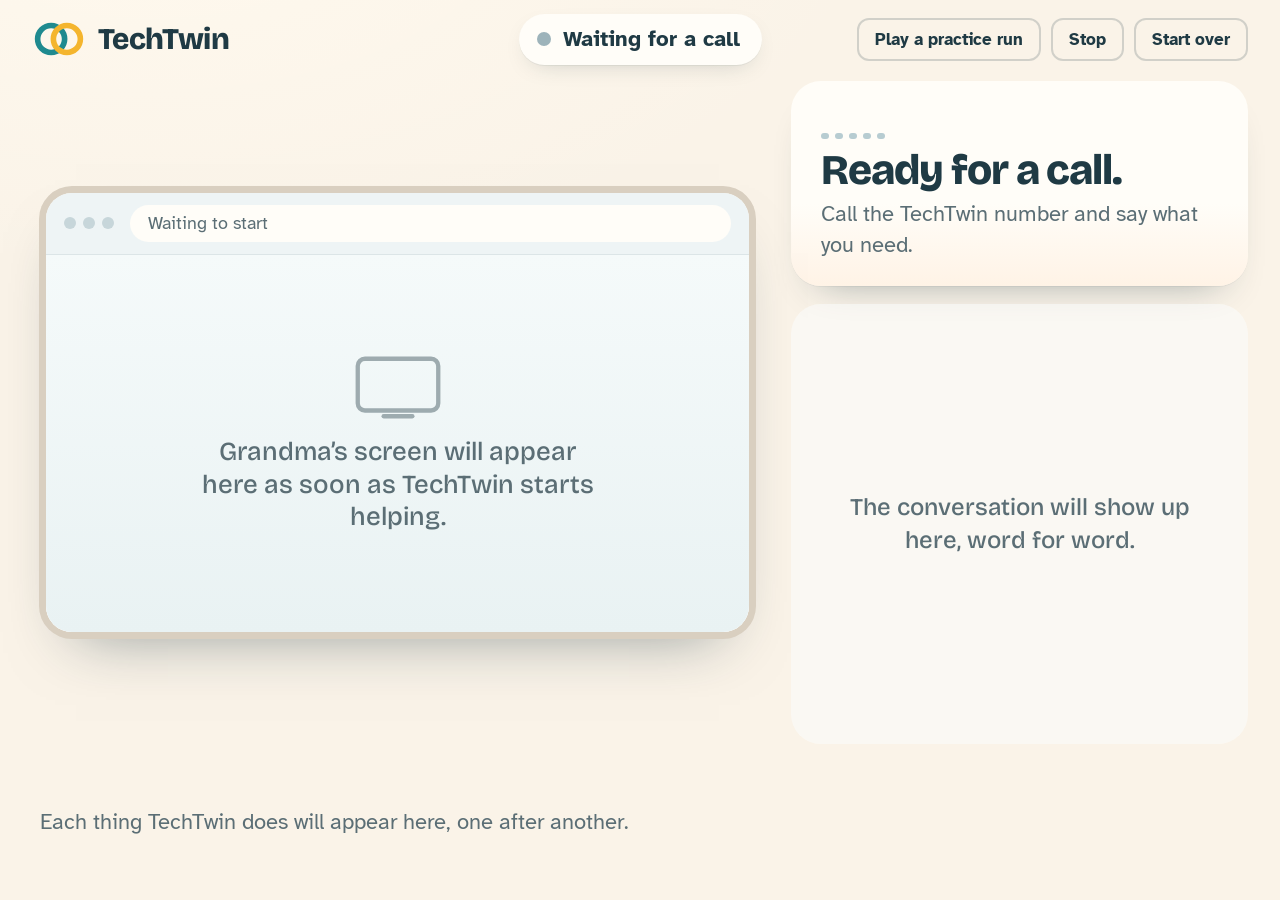
==== static/dashboard.html @ ecd00048 "Add dashboard UI with aura states, live transcript, step filmstrip and practice mode" ====
<!doctype html>
<html lang="en">
<head>
  <meta charset="utf-8">
  <meta name="viewport" content="width=device-width, initial-scale=1">
  <title>TechTwin</title>
  <link rel="preconnect" href="https://fonts.googleapis.com">
  <link rel="preconnect" href="https://fonts.gstatic.com" crossorigin>
  <link href="https://fonts.googleapis.com/css2?family=Atkinson+Hyperlegible:wght@400;700&family=Bricolage+Grotesque:opsz,wght@12..96,500;12..96,700;12..96,800&display=swap" rel="stylesheet">
  <link rel="stylesheet" href="/static/dashboard.css">
</head>
<body data-state="idle">

  <header class="top">
    <div class="brand">
      <svg class="mark" viewBox="0 0 48 32" aria-hidden="true">
        <circle cx="17" cy="16" r="12" fill="none" stroke="#1F8A8F" stroke-width="5"/>
        <circle cx="31" cy="16" r="12" fill="none" stroke="#F4B52E" stroke-width="5"/>
      </svg>
      <span class="wordmark">TechTwin</span>
    </div>

    <div class="chip" id="callChip" role="status" aria-live="polite">
      <span class="chip-dot"></span><span id="callChipText">Waiting for a call</span>
    </div>

    <div class="tools">
      <span class="link-state" id="linkState" hidden>Reconnecting&hellip;</span>
      <button class="tool" id="practiceBtn" type="button" hidden>Play a practice run</button>
      <button class="tool" id="stopBtn" type="button">Stop</button>
      <button class="tool" id="resetBtn" type="button">Start over</button>
    </div>
  </header>

  <main class="grid">

    <section class="stage" id="stage" aria-label="Your computer, live">
      <div class="window">
        <div class="window-bar">
          <span class="lights" aria-hidden="true"><i></i><i></i><i></i></span>
          <span class="address" id="address">Waiting to start</span>
        </div>
        <div class="screen" id="screen">
          <img class="shot" id="shotA" alt="" draggable="false">
          <img class="shot" id="shotB" alt="" draggable="false">
          <span class="ripple" id="ripple" aria-hidden="true"></span>
          <div class="empty" id="screenEmpty">
            <svg viewBox="0 0 64 48" aria-hidden="true"><rect x="4" y="4" width="56" height="36" rx="5" fill="none" stroke="currentColor" stroke-width="3"/><path d="M22 44h20" stroke="currentColor" stroke-width="3" stroke-linecap="round"/></svg>
            <p>Grandma&rsquo;s screen will appear here as soon as TechTwin starts helping.</p>
          </div>
        </div>
      </div>

      <div class="sheet sheet-ask" id="askSheet" role="alertdialog" aria-live="assertive" aria-hidden="true">
        <p class="sheet-title">TechTwin is asking first</p>
        <p class="sheet-question" id="askQuestion"></p>
        <div class="sheet-actions">
          <button class="big big-yes" id="yesBtn" type="button">Yes, go ahead</button>
          <button class="big big-no" id="noBtn" type="button">No, don&rsquo;t</button>
        </div>
      </div>

      <div class="sheet sheet-stop" id="stopSheet" role="alert" aria-hidden="true">
        <svg class="sheet-icon" viewBox="0 0 48 48" aria-hidden="true"><path d="M24 4l17 7v12c0 10-7 18-17 21C14 41 7 33 7 23V11z" fill="currentColor"/><path d="M17 24l5 5 9-11" fill="none" stroke="#fff" stroke-width="4" stroke-linecap="round" stroke-linejoin="round"/></svg>
        <div>
          <p class="sheet-title">TechTwin stopped to keep things safe</p>
          <p class="sheet-question" id="stopReason"></p>
        </div>
      </div>
    </section>

    <aside class="side">
      <section class="now" aria-live="polite">
        <div class="voice" id="voice" aria-hidden="true"><i></i><i></i><i></i><i></i><i></i></div>
        <p class="now-line" id="nowLine">Ready for a call.</p>
        <p class="now-sub" id="nowSub">Call the TechTwin number and say what you need.</p>
      </section>

      <section class="talk" aria-label="The conversation">
        <ol class="bubbles" id="bubbles"></ol>
        <p class="talk-empty" id="talkEmpty">The conversation will show up here, word for word.</p>
      </section>
    </aside>

    <footer class="steps" aria-label="What TechTwin has done">
      <ol class="film" id="film"></ol>
      <p class="film-empty" id="filmEmpty">Each thing TechTwin does will appear here, one after another.</p>
    </footer>

  </main>

  <script src="/static/demo.js"></script>
  <script src="/static/dashboard.js"></script>
</body>
</html>
---- static/dashboard.css ----
/* TechTwin dashboard. Built to be read from 2 metres. */

:root {
  --mist: #faf3e8;          /* warm linen */
  --mist-deep: #eadfcf;
  --paper: #fffdf8;
  --ink: #1f3a44;
  --ink-soft: #5b6e75;
  --twin: #1f8a8f;
  --twin-deep: #136a70;
  --sun: #f4b52e;
  --sun-bg: #ffd766;
  --peach: #ffe2cc;
  --sage: #cfe5d3;
  --alarm: #d0412f;
  --alarm-bg: #fce3dd;
  --go: #2c8f5e;

  --aura: #9fc7ca;
  --aura-glow: rgba(31, 138, 143, 0.0);

  --display: "Bricolage Grotesque", "Segoe UI", system-ui, sans-serif;
  --body: "Atkinson Hyperlegible", "Segoe UI", system-ui, sans-serif;

  --ease: cubic-bezier(0.22, 1, 0.36, 1);
}

@media (prefers-color-scheme: dark) {
  /* The room is usually bright, so we keep the light look; this just softens the page edge. */
  :root { color-scheme: light; }
}

* { box-sizing: border-box; }
html, body { height: 100%; }
body {
  margin: 0;
  background:
    radial-gradient(1200px 600px at 12% -10%, #fff9ee 0%, transparent 60%),
    var(--mist);
  color: var(--ink);
  font-family: var(--body);
  font-size: 20px;
  line-height: 1.4;
  display: flex;
  flex-direction: column;
  height: 100dvh;
  overflow: hidden;
}

button { font: inherit; color: inherit; cursor: pointer; }
:focus-visible { outline: 4px solid var(--twin); outline-offset: 3px; border-radius: 8px; }

/* ---------- state colours for the aura ---------- */
body[data-state="idle"]      { --aura: #d9cfc0; --aura-glow: rgba(31,138,143,0.00); }
body[data-state="listening"] { --aura: #7fbcc0; --aura-glow: rgba(31,138,143,0.18); }
body[data-state="working"]   { --aura: var(--twin); --aura-glow: rgba(31,138,143,0.32); }
body[data-state="waiting"]   { --aura: var(--sun); --aura-glow: rgba(244,181,46,0.55); }
body[data-state="blocked"]   { --aura: var(--alarm); --aura-glow: rgba(208,65,47,0.45); }
body[data-state="done"]      { --aura: var(--go); --aura-glow: rgba(44,143,94,0.38); }

/* ---------- header ---------- */
.top {
  display: grid;
  grid-template-columns: 1fr auto 1fr;
  align-items: center;
  gap: 16px;
  padding: 14px 32px 6px;
}
.brand { display: flex; align-items: center; gap: 12px; }
.mark { width: 54px; height: 36px; }
.wordmark {
  font-family: var(--display);
  font-weight: 800;
  font-size: 30px;
  letter-spacing: -0.02em;
}

.chip {
  display: inline-flex;
  align-items: center;
  gap: 12px;
  padding: 10px 22px 10px 18px;
  background: var(--paper);
  border-radius: 999px;
  font-size: 22px;
  font-weight: 700;
  box-shadow: 0 1px 0 rgba(23,50,61,0.06), 0 8px 24px -12px rgba(23,50,61,0.25);
  transition: background 0.4s var(--ease);
}
.chip-dot {
  width: 14px; height: 14px; border-radius: 50%;
  background: #9db3ba;
  transition: background 0.3s;
}
.chip.live .chip-dot { background: var(--go); animation: blink 1.6s ease-in-out infinite; }

.tools { display: flex; justify-content: flex-end; align-items: center; gap: 10px; }
.tool {
  border: 2px solid rgba(23,50,61,0.18);
  background: transparent;
  border-radius: 12px;
  padding: 8px 16px;
  font-weight: 700;
  font-size: 17px;
  transition: background 0.2s, border-color 0.2s;
}
.tool:hover { background: var(--paper); border-color: rgba(23,50,61,0.4); }
.link-state { font-size: 16px; color: var(--ink-soft); }

/* ---------- layout ---------- */
.grid {
  flex: 1;
  min-height: 0;
  display: grid;
  grid-template-columns: minmax(0, 1.6fr) minmax(360px, 1fr);
  grid-template-rows: minmax(0, 1fr) auto;
  gap: 22px 28px;
  padding: 10px 32px 22px;
}

/* ---------- stage: the live screen ---------- */
.stage {
  position: relative;
  min-height: 0;
  display: flex;
  align-items: center;
  justify-content: center;
  padding: 14px;
}
.window {
  position: relative;
  width: 100%;
  max-height: 100%;
  aspect-ratio: 16 / 10;
  background: var(--paper);
  border-radius: 26px;
  overflow: hidden;
  display: flex;
  flex-direction: column;
  box-shadow:
    0 0 0 7px var(--aura),
    0 0 90px 14px var(--aura-glow),
    0 30px 60px -30px rgba(23,50,61,0.5);
  transition: box-shadow 0.6s var(--ease);
}
body[data-state="waiting"] .window { animation: aura-pulse 1.5s ease-in-out infinite; }
body[data-state="working"] .window { animation: aura-breathe 3.2s ease-in-out infinite; }

.window-bar {
  display: flex;
  align-items: center;
  gap: 16px;
  padding: 12px 18px;
  background: #eef4f5;
  border-bottom: 1px solid rgba(23,50,61,0.08);
}
.lights { display: flex; gap: 7px; }
.lights i { width: 12px; height: 12px; border-radius: 50%; background: #c7d6da; }
.address {
  flex: 1;
  background: var(--paper);
  border-radius: 999px;
  padding: 6px 18px;
  font-size: 18px;
  color: var(--ink-soft);
  white-space: nowrap;
  overflow: hidden;
  text-overflow: ellipsis;
}

.screen { position: relative; flex: 1; background: #fff; overflow: hidden; }
.shot {
  position: absolute; inset: 0;
  width: 100%; height: 100%;
  object-fit: contain; object-position: top center;
  opacity: 0;
  transition: opacity 0.45s ease;
  background: #fff;
}
.shot.on { opacity: 1; }

.ripple {
  position: absolute;
  width: 26px; height: 26px;
  margin: -13px 0 0 -13px;
  border-radius: 50%;
  border: 4px solid var(--twin);
  background: rgba(31,138,143,0.25);
  opacity: 0;
  pointer-events: none;
}
.ripple.go { animation: ripple 0.9s ease-out; }

.empty {
  position: absolute; inset: 0;
  display: flex; flex-direction: column; align-items: center; justify-content: center;
  gap: 14px; padding: 40px; text-align: center;
  color: var(--ink-soft);
  background: linear-gradient(180deg, #f5fafa, #e9f2f3);
  transition: opacity 0.4s;
}
.empty svg { width: 92px; opacity: 0.55; }
.empty p { margin: 0; max-width: 24ch; font-size: 26px; font-family: var(--display); font-weight: 500; line-height: 1.25; }
.empty.hide { opacity: 0; pointer-events: none; }

/* ---------- banners ---------- */
.sheet {
  position: absolute;
  left: 14px; right: 14px; top: 14px;
  border-radius: 26px 26px 34px 34px;
  padding: 26px 34px 28px;
  transform: translateY(-120%);
  opacity: 0;
  visibility: hidden;
  transition: transform 0.55s var(--ease), opacity 0.3s, visibility 0s 0.55s;
  z-index: 5;
}
.sheet.show { transform: none; opacity: 1; visibility: visible; transition: transform 0.55s var(--ease), opacity 0.3s; }

.sheet-ask {
  background: var(--sun-bg);
  color: #2b2100;
  box-shadow: 0 30px 60px -20px rgba(160,110,0,0.55);
}
.sheet-stop {
  background: var(--alarm-bg);
  color: #5c140b;
  display: flex; align-items: center; gap: 24px;
  box-shadow: 0 30px 60px -20px rgba(150,40,25,0.5);
  border-left: 14px solid var(--alarm);
}
.sheet-icon { width: 84px; flex: none; color: var(--alarm); }
.sheet-title { margin: 0 0 6px; font-size: 22px; font-weight: 700; }
.sheet-question {
  margin: 0;
  font-family: var(--display);
  font-weight: 800;
  font-size: clamp(30px, 3.1vw, 56px);
  line-height: 1.08;
  letter-spacing: -0.02em;
}
.sheet-actions { display: flex; gap: 18px; margin-top: 22px; }
.big {
  border: 0;
  border-radius: 20px;
  padding: 16px 34px;
  font-family: var(--display);
  font-weight: 700;
  font-size: 30px;
  transition: transform 0.15s var(--ease), filter 0.2s;
}
.big:hover { transform: translateY(-2px); }
.big:active { transform: translateY(1px) scale(0.98); }
.big-yes { background: var(--ink); color: #fff; }
.big-no  { background: rgba(255,255,255,0.7); color: var(--ink); box-shadow: inset 0 0 0 3px rgba(23,50,61,0.35); }

/* ---------- right column ---------- */
.side { min-height: 0; display: flex; flex-direction: column; gap: 18px; }

.now {
  background: linear-gradient(180deg, var(--paper) 60%, #fff3e6);
  border-radius: 30px;
  padding: 24px 30px 26px;
  box-shadow: 0 1px 0 rgba(23,50,61,0.05), 0 22px 40px -28px rgba(23,50,61,0.45);
}
.now-line {
  margin: 10px 0 6px;
  font-family: var(--display);
  font-weight: 800;
  font-size: clamp(34px, 3.3vw, 60px);
  line-height: 1.04;
  letter-spacing: -0.025em;
  transition: opacity 0.25s;
}
.now-line.swap { opacity: 0; }
.now-sub { margin: 0; color: var(--ink-soft); font-size: 22px; min-height: 1.4em; }

.voice { display: flex; align-items: flex-end; gap: 6px; height: 34px; }
.voice i {
  width: 8px; height: 6px; border-radius: 4px;
  background: #b7ccd1;
  transition: background 0.3s;
}
.voice.talk i { background: var(--twin); animation: bar 0.9s ease-in-out infinite; }
.voice.talk i:nth-child(2) { animation-delay: 0.12s; }
.voice.talk i:nth-child(3) { animation-delay: 0.26s; }
.voice.talk i:nth-child(4) { animation-delay: 0.08s; }
.voice.talk i:nth-child(5) { animation-delay: 0.2s; }

.talk {
  position: relative;
  flex: 1;
  min-height: 0;
  background: rgba(251,253,253,0.55);
  border-radius: 30px;
  padding: 8px 6px 8px 22px;
  overflow: hidden;
}
.bubbles {
  list-style: none; margin: 0; padding: 14px 16px 14px 0;
  height: 100%; overflow-y: auto;
  display: flex; flex-direction: column; gap: 14px;
  scroll-behavior: smooth;
  scrollbar-width: thin;
}
.bubble {
  max-width: 88%;
  padding: 14px 22px 16px;
  font-size: clamp(22px, 1.75vw, 32px);
  line-height: 1.28;
  animation: pop 0.35s var(--ease);
}
.bubble.techtwin {
  align-self: flex-start;
  background: var(--twin-deep);
  color: #fff;
  border-radius: 8px 26px 26px 26px;
}
.bubble.caller {
  align-self: flex-end;
  background: var(--paper);
  color: var(--ink);
  border-radius: 26px 8px 26px 26px;
  box-shadow: 0 8px 20px -14px rgba(23,50,61,0.5);
}
.bubble.partial::after { content: "\2026"; opacity: 0.6; margin-left: 2px; }
.bubble small { display: block; font-size: 16px; opacity: 0.7; margin-bottom: 2px; font-weight: 700; }
.talk-empty {
  position: absolute; inset: 0; margin: 0;
  display: flex; align-items: center; justify-content: center; text-align: center;
  padding: 30px; color: var(--ink-soft); font-size: 24px; font-family: var(--display); font-weight: 500;
}
.talk-empty.hide { display: none; }

/* ---------- step filmstrip ---------- */
.steps {
  grid-column: 1 / -1;
  position: relative;
  min-height: 112px;
}
.film {
  list-style: none; margin: 0; padding: 6px 4px 10px;
  display: flex; gap: 14px;
  overflow-x: auto; scroll-behavior: smooth; scrollbar-width: thin;
}
.film-empty {
  position: absolute; inset: 0; margin: 0;
  display: flex; align-items: center; padding-left: 8px;
  color: var(--ink-soft); font-size: 22px;
}
.film-empty.hide { display: none; }

.step {
  flex: none;
  display: flex; align-items: center; gap: 14px;
  min-width: 270px; max-width: 380px;
  padding: 14px 22px 14px 16px;
  background: var(--paper);
  border-radius: 22px;
  box-shadow: 0 8px 20px -16px rgba(23,50,61,0.55);
  animation: slide-in 0.5s var(--ease);
  transition: background 0.3s, box-shadow 0.3s;
}
.step .badge {
  flex: none; width: 46px; height: 46px; border-radius: 50%;
  display: grid; place-items: center;
  font-family: var(--display); font-weight: 800; font-size: 20px;
  background: var(--mist-deep); color: var(--ink);
}
.step .badge svg { width: 26px; height: 26px; }
.step .txt { min-width: 0; }
.step .what { font-weight: 700; font-size: 21px; line-height: 1.15; overflow-wrap: anywhere; }
.step .when { font-size: 16px; color: var(--ink-soft); }

.step.running { box-shadow: 0 0 0 3px var(--twin), 0 12px 26px -16px rgba(31,138,143,0.7); }
.step.running .badge { background: var(--twin); color: #fff; }
.step.running .badge span { animation: blink 1s ease-in-out infinite; }
.step.done .badge { background: var(--sage); color: var(--go); }
.step.failed .badge { background: var(--alarm-bg); color: var(--alarm); }
.step.waiting { background: var(--sun-bg); box-shadow: 0 0 0 3px var(--sun); }
.step.waiting .badge { background: #fff; color: #7a5200; }
.step.blocked { background: var(--alarm-bg); box-shadow: 0 0 0 3px var(--alarm); }
.step.blocked .badge { background: var(--alarm); color: #fff; }

/* ---------- motion ---------- */
@keyframes blink { 50% { opacity: 0.35; } }
@keyframes aura-breathe {
  50% { box-shadow: 0 0 0 7px var(--aura), 0 0 120px 26px var(--aura-glow), 0 30px 60px -30px rgba(23,50,61,0.5); }
}
@keyframes aura-pulse {
  50% { box-shadow: 0 0 0 11px var(--aura), 0 0 150px 40px var(--aura-glow), 0 30px 60px -30px rgba(23,50,61,0.5); }
}
@keyframes bar { 0%, 100% { height: 6px; } 50% { height: 30px; } }
@keyframes pop { from { opacity: 0; transform: translateY(14px) scale(0.98); } }
@keyframes slide-in { from { opacity: 0; transform: translateX(34px); } }
@keyframes ripple {
  0%   { opacity: 1; transform: scale(0.4); }
  100% { opacity: 0; transform: scale(3.2); }
}

@media (prefers-reduced-motion: reduce) {
  *, *::before, *::after { animation: none !important; transition-duration: 0.01ms !important; scroll-behavior: auto !important; }
}

/* ---------- smaller screens ---------- */
@media (max-width: 1000px) {
  body { overflow: auto; height: auto; min-height: 100dvh; }
  .top { grid-template-columns: 1fr; justify-items: start; padding: 14px 16px 6px; }
  .tools { justify-content: flex-start; flex-wrap: wrap; }
  .grid { grid-template-columns: 1fr; grid-template-rows: none; padding: 10px 16px 24px; }
  .stage { padding: 8px; }
  .side { min-height: 520px; }
  .sheet-question { font-size: 28px; }
  .big { font-size: 24px; padding: 14px 22px; }
}
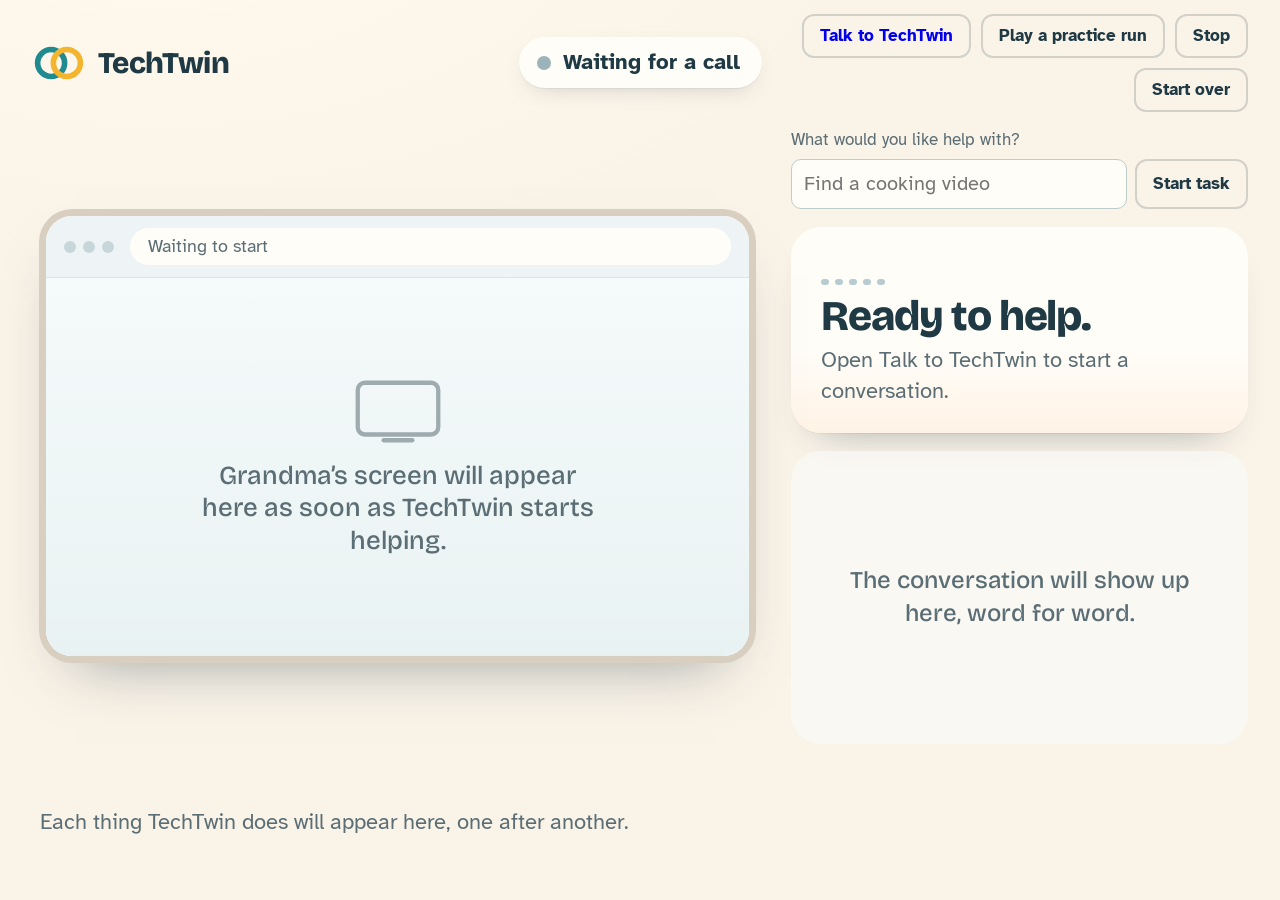
==== commit 82715771: "Wire dashboard controls, runner bridge, state recovery and call logs" ====
--- a/static/dashboard.html
+++ b/static/dashboard.html
@@ -25,6 +25,7 @@
     </div>
 
     <div class="tools">
+      <a class="tool" href="/talk" target="_blank" rel="noopener">Talk to TechTwin</a>
       <span class="link-state" id="linkState" hidden>Reconnecting&hellip;</span>
       <button class="tool" id="practiceBtn" type="button" hidden>Play a practice run</button>
       <button class="tool" id="stopBtn" type="button">Stop</button>
@@ -70,6 +71,11 @@
     </section>
 
     <aside class="side">
+      <form id="taskForm" class="task-form">
+        <label for="taskGoal">What would you like help with?</label>
+        <div><input id="taskGoal" required maxlength="1000" placeholder="Find a cooking video"><button class="tool" type="submit">Start task</button></div>
+      </form>
+      <p id="controlError" class="control-error" role="alert" hidden></p>
       <section class="now" aria-live="polite">
         <div class="voice" id="voice" aria-hidden="true"><i></i><i></i><i></i><i></i><i></i></div>
         <p class="now-line" id="nowLine">Ready for a call.</p>
--- a/static/dashboard.css
+++ b/static/dashboard.css
@@ -94,7 +94,7 @@
 }
 .chip.live .chip-dot { background: var(--go); animation: blink 1.6s ease-in-out infinite; }
 
-.tools { display: flex; justify-content: flex-end; align-items: center; gap: 10px; }
+.tools { display: flex; justify-content: flex-end; align-items: center; gap: 10px; flex-wrap: wrap; }
 .tool {
   border: 2px solid rgba(23,50,61,0.18);
   background: transparent;
@@ -413,3 +413,11 @@
   .sheet-question { font-size: 28px; }
   .big { font-size: 24px; padding: 14px 22px; }
 }
+
+/* Real demo controls use the same calm palette as the dashboard. */
+a.tool { text-decoration: none; display: inline-flex; align-items: center; }
+.task-form { display: grid; gap: 8px; }
+.task-form label { font-size: 17px; color: var(--ink-soft); }
+.task-form > div { display: flex; gap: 8px; }
+.task-form input { flex: 1; min-width: 0; border: 1px solid #bccdcb; border-radius: 10px; padding: 10px 12px; font: inherit; background: var(--paper); color: var(--ink); }
+.control-error { margin: 0; padding: 12px; background: #fff0e7; color: #853e2c; border-radius: 10px; font-size: 17px; }
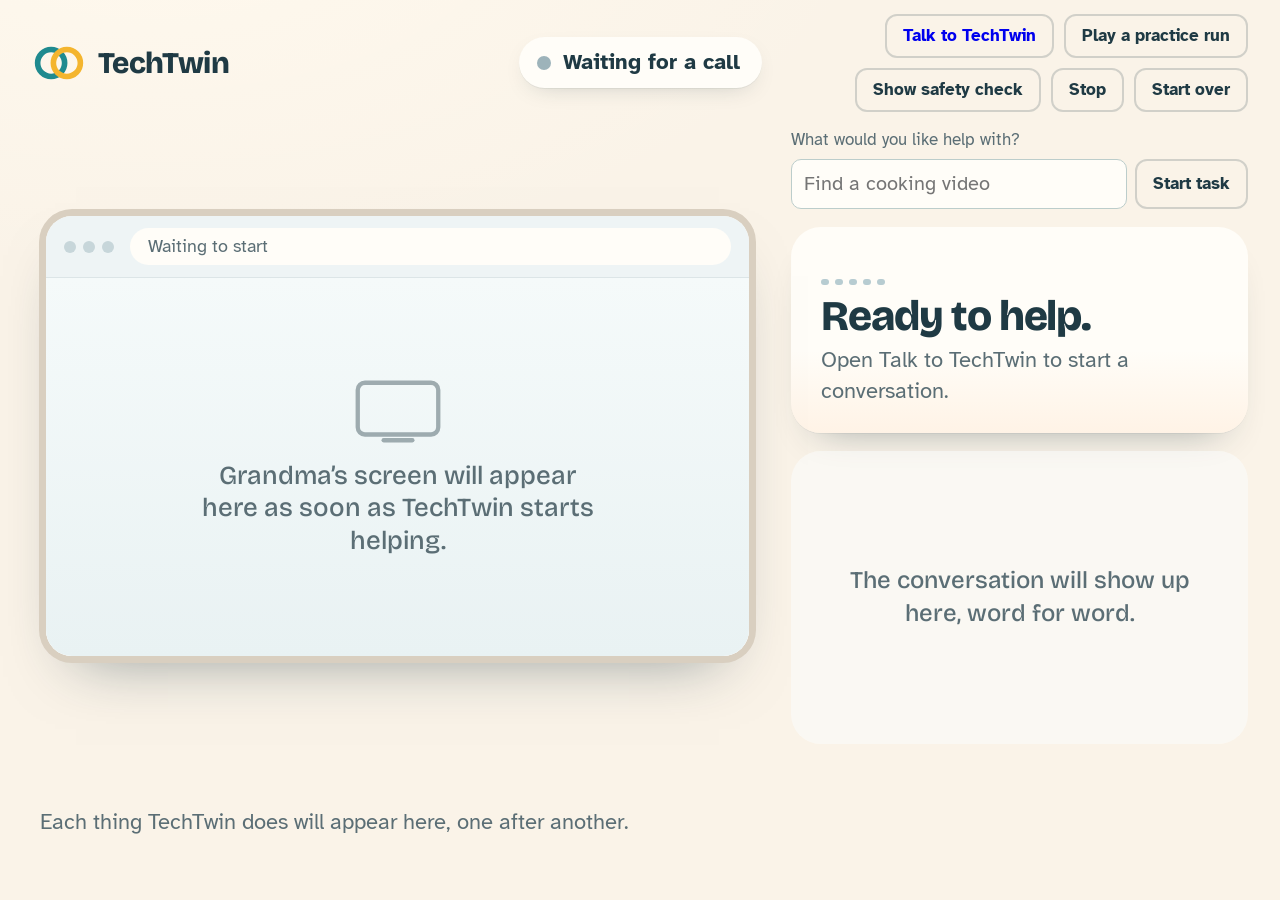
==== commit 90baf5cb: "Integrate real browser agent with voice approvals and demo evidence capture" ====
--- a/static/dashboard.html
+++ b/static/dashboard.html
@@ -28,6 +28,7 @@
       <a class="tool" href="/talk" target="_blank" rel="noopener">Talk to TechTwin</a>
       <span class="link-state" id="linkState" hidden>Reconnecting&hellip;</span>
       <button class="tool" id="practiceBtn" type="button" hidden>Play a practice run</button>
+      <button class="tool" id="safetyDemoBtn" type="button">Show safety check</button>
       <button class="tool" id="stopBtn" type="button">Stop</button>
       <button class="tool" id="resetBtn" type="button">Start over</button>
     </div>
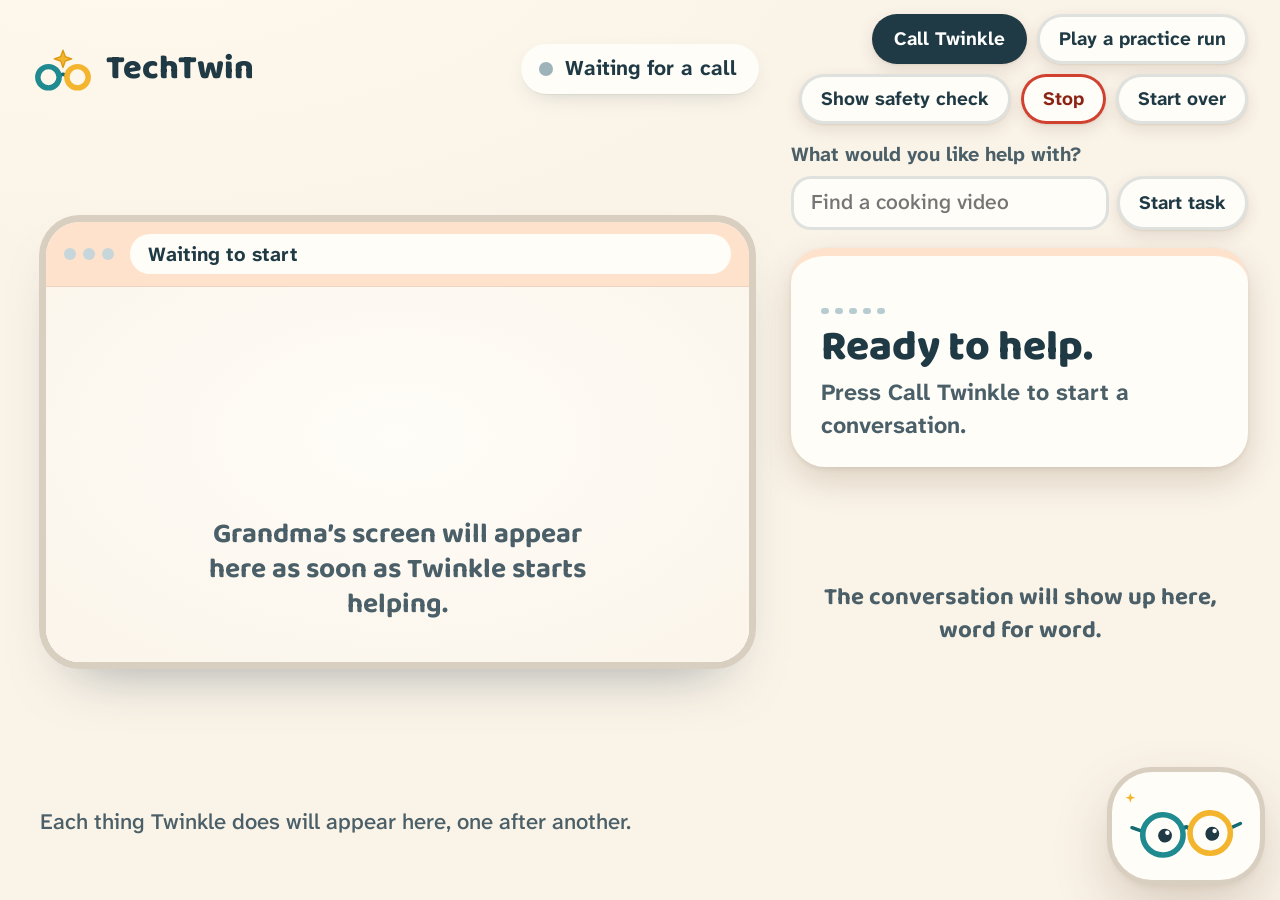
==== commit 8f36fa9d: "Add Twinkle brand layer, floating helper and restyled call page - Shared brand layer in static/brand" ====
--- a/static/dashboard.html
+++ b/static/dashboard.html
@@ -4,20 +4,18 @@
   <meta charset="utf-8">
   <meta name="viewport" content="width=device-width, initial-scale=1">
   <title>TechTwin</title>
-  <link rel="preconnect" href="https://fonts.googleapis.com">
-  <link rel="preconnect" href="https://fonts.gstatic.com" crossorigin>
-  <link href="https://fonts.googleapis.com/css2?family=Atkinson+Hyperlegible:wght@400;700&family=Bricolage+Grotesque:opsz,wght@12..96,500;12..96,700;12..96,800&display=swap" rel="stylesheet">
-  <link rel="stylesheet" href="/static/dashboard.css">
+  <link rel="icon" type="image/svg+xml" href="/static/brand/favicon.svg">
+  <link rel="preload" href="/static/fonts/Baloo2.woff2" as="font" type="font/woff2" crossorigin>
+  <link rel="preload" href="/static/fonts/AtkinsonNext.woff2" as="font" type="font/woff2" crossorigin>
+  <link rel="stylesheet" href="/static/brand/brand.css?v=20261115-brand1">
+  <link rel="stylesheet" href="/static/dashboard.css?v=20261115-brand1">
 </head>
-<body data-state="idle">
+<body data-state="idle" data-feeds-widget>
 
   <header class="top">
-    <div class="brand">
-      <svg class="mark" viewBox="0 0 48 32" aria-hidden="true">
-        <circle cx="17" cy="16" r="12" fill="none" stroke="#1F8A8F" stroke-width="5"/>
-        <circle cx="31" cy="16" r="12" fill="none" stroke="#F4B52E" stroke-width="5"/>
-      </svg>
-      <span class="wordmark">TechTwin</span>
+    <div class="brand tt-brand">
+      <span id="brandMark" aria-hidden="true"></span>
+      <span class="wordmark tt-wordmark">TechTwin</span>
     </div>
 
     <div class="chip" id="callChip" role="status" aria-live="polite">
@@ -25,7 +23,7 @@
     </div>
 
     <div class="tools">
-      <a class="tool" href="/talk" target="_blank" rel="noopener">Talk to TechTwin</a>
+      <a class="tool" id="talkLink" href="/talk">Call Twinkle</a>
       <span class="link-state" id="linkState" hidden>Reconnecting&hellip;</span>
       <button class="tool" id="practiceBtn" type="button" hidden>Play a practice run</button>
       <button class="tool" id="safetyDemoBtn" type="button">Show safety check</button>
@@ -47,14 +45,14 @@
           <img class="shot" id="shotB" alt="" draggable="false">
           <span class="ripple" id="ripple" aria-hidden="true"></span>
           <div class="empty" id="screenEmpty">
-            <svg viewBox="0 0 64 48" aria-hidden="true"><rect x="4" y="4" width="56" height="36" rx="5" fill="none" stroke="currentColor" stroke-width="3"/><path d="M22 44h20" stroke="currentColor" stroke-width="3" stroke-linecap="round"/></svg>
-            <p>Grandma&rsquo;s screen will appear here as soon as TechTwin starts helping.</p>
+            <div class="empty-mascot" id="emptyMascot" aria-hidden="true"></div>
+            <p>Grandma&rsquo;s screen will appear here as soon as Twinkle starts helping.</p>
           </div>
         </div>
       </div>
 
       <div class="sheet sheet-ask" id="askSheet" role="alertdialog" aria-live="assertive" aria-hidden="true">
-        <p class="sheet-title">TechTwin is asking first</p>
+        <p class="sheet-title">Twinkle is asking first</p>
         <p class="sheet-question" id="askQuestion"></p>
         <div class="sheet-actions">
           <button class="big big-yes" id="yesBtn" type="button">Yes, go ahead</button>
@@ -65,7 +63,7 @@
       <div class="sheet sheet-stop" id="stopSheet" role="alert" aria-hidden="true">
         <svg class="sheet-icon" viewBox="0 0 48 48" aria-hidden="true"><path d="M24 4l17 7v12c0 10-7 18-17 21C14 41 7 33 7 23V11z" fill="currentColor"/><path d="M17 24l5 5 9-11" fill="none" stroke="#fff" stroke-width="4" stroke-linecap="round" stroke-linejoin="round"/></svg>
         <div>
-          <p class="sheet-title">TechTwin stopped to keep things safe</p>
+          <p class="sheet-title">Twinkle stopped to keep things safe</p>
           <p class="sheet-question" id="stopReason"></p>
         </div>
       </div>
@@ -80,7 +78,7 @@
       <section class="now" aria-live="polite">
         <div class="voice" id="voice" aria-hidden="true"><i></i><i></i><i></i><i></i><i></i></div>
         <p class="now-line" id="nowLine">Ready for a call.</p>
-        <p class="now-sub" id="nowSub">Call the TechTwin number and say what you need.</p>
+        <p class="now-sub" id="nowSub">Call Twinkle and say what you need.</p>
       </section>
 
       <section class="talk" aria-label="The conversation">
@@ -89,14 +87,17 @@
       </section>
     </aside>
 
-    <footer class="steps" aria-label="What TechTwin has done">
+    <footer class="steps" aria-label="What Twinkle has done">
       <ol class="film" id="film"></ol>
-      <p class="film-empty" id="filmEmpty">Each thing TechTwin does will appear here, one after another.</p>
+      <p class="film-empty" id="filmEmpty">Each thing Twinkle does will appear here, one after another.</p>
     </footer>
 
   </main>
 
   <script src="/static/demo.js"></script>
-  <script src="/static/dashboard.js"></script>
+  <script src="/static/brand/twinkle.js?v=20261115-brand1"></script>
+  <script src="/static/brand/widget.js?v=20261115-brand1"></script>
+  <script>window.addEventListener("DOMContentLoaded",function(){var m=document.getElementById("brandMark");if(m&&window.TT&&TT.markSVG)m.innerHTML=TT.markSVG;});</script>
+  <script src="/static/dashboard.js?v=20261115-brand1"></script>
 </body>
 </html>
--- a/static/brand/brand.css
+++ b/static/brand/brand.css
@@ -0,0 +1,286 @@
+/* TechTwin brand layer: shared by the phone page, the dashboard and the floating Twinkle.
+   One place for fonts, colours and the mascot's animation. Re-theme by editing :root. */
+@font-face { font-family: 'Baloo 2'; src: url('/static/fonts/Baloo2.woff2') format('woff2'); font-weight: 500 800; font-style: normal; font-display: swap; }
+@font-face { font-family: 'Atkinson Hyperlegible Next'; src: url('/static/fonts/AtkinsonNext.woff2') format('woff2'); font-weight: 400 800; font-style: normal; font-display: swap; }
+
+:root {
+  --linen: #FAF3E8; --linen-glow: #FFF9EE; --paper: #FFFDF8;
+  --ink: #1F3A44; --soft: #4A5F67;
+  --teal: #1F8A8F; --teal-deep: #136A70; --teal-ink: #0F5A60;
+  --butter: #F4B52E; --butter-deep: #D99A12; --butter-fill: #FFD766;
+  --peach: #FFE2CC; --sage: #CFE5D3; --go: #2C8F5E; --go-ink: #1B6B43;
+  --red: #D0412F; --red-tint: #FCE3DD; --red-ink: #8C2415; --sand: #D9CFC0;
+  --line: rgba(31, 58, 68, .14);
+  --shadow-rgb: 90, 60, 30;
+  --shadow-1: 0 1px 2px rgba(var(--shadow-rgb), .10), 0 6px 16px rgba(var(--shadow-rgb), .12);
+  --shadow-2: 0 2px 4px rgba(var(--shadow-rgb), .10), 0 14px 34px rgba(var(--shadow-rgb), .18);
+  --shadow-3: 0 4px 10px rgba(var(--shadow-rgb), .14), 0 26px 60px rgba(var(--shadow-rgb), .22);
+  --font-display: 'Baloo 2', 'Nunito', 'Trebuchet MS', system-ui, sans-serif;
+  --font-body: 'Atkinson Hyperlegible Next', 'Atkinson Hyperlegible', 'Segoe UI', Verdana, system-ui, sans-serif;
+  --ease: cubic-bezier(0.22, 1, 0.36, 1);
+}
+
+/* ---------- the logo: Twinkle's glasses with a star ---------- */
+.tt-mark { display: block; overflow: visible; }
+.tt-mark .tt-star { transform-box: fill-box; transform-origin: center; animation: tt-logo-twinkle 3.6s ease-in-out infinite; }
+@keyframes tt-logo-twinkle { 0%, 100% { transform: scale(.82) rotate(0); } 45% { transform: scale(1.12) rotate(18deg); } 70% { transform: scale(.95) rotate(8deg); } }
+.tt-brand { display: inline-flex; align-items: center; gap: 12px; color: var(--ink); text-decoration: none; }
+.tt-brand .tt-mark { width: 64px; height: 40px; flex: none; }
+.tt-wordmark { font-family: var(--font-display); font-weight: 800; font-size: 34px; line-height: 1; letter-spacing: 0; }
+
+/* ==========================================================================
+   Twinkle: the live character rig. Styles for the SVG built by twinkle.js.
+   Works inside the app AND inside a standalone SVG (colours have hex fallbacks).
+   Layers (outer to inner): .tw-pos (tilt/lean, set by JS)  >  .tw-float (endless
+   per-mood loop)  >  .tw-fx (one-shot pops: pop, hop, wiggle, shake, gasp, nod).
+   The mood is the data-expr attribute on the <svg>: idle | listening | talking |
+   thinking | asking | success | oops | careful.
+   ========================================================================== */
+
+.tw-rig {
+  display: block; width: 100%; height: 100%; overflow: visible;
+  --lx: 0px; --ly: 0px;            /* look-around offset, set by JS */
+  --px: 0px; --py: 1px;            /* pupil base position for the mood */
+  --ps: 1;                         /* pupil scale */
+  --lid: -48px;                    /* upper-lid position (-48 = open, 0 = closed) */
+  --rot: 0deg; --bx: 0px; --by: 0px; --sc: 1;
+}
+.tw-rig * { transform-box: fill-box; transform-origin: center; }
+
+/* ---------- parts ---------- */
+.tw-glass { fill: var(--paper, #FFFDF8); }
+.tw-rim { fill: none; stroke-width: 8; }
+.tw-rim-l { stroke: var(--teal, #1F8A8F); }
+.tw-rim-r { stroke: var(--butter, #F4B52E); }
+.tw-glint { fill: none; stroke: #fff; stroke-width: 3; stroke-linecap: round; opacity: .85; }
+.tw-frame path { fill: none; stroke: var(--teal-deep, #136A70); stroke-linecap: round; }
+.tw-p { fill: var(--ink, #1F3A44); }
+.tw-shine { fill: #fff; }
+.tw-lidfill { fill: var(--paper, #FFFDF8); }  /* same colour as the lens, so a blink reads as the pupil hiding, not a skin eyelid */
+.tw-lidedge { fill: none; stroke: var(--ink, #1F3A44); stroke-width: 3; stroke-linecap: round; opacity: .85; }
+.tw-brow { fill: none; stroke: var(--ink, #1F3A44); stroke-width: 4.6; stroke-linecap: round; opacity: 0; }
+.tw-happy { fill: none; stroke: var(--ink, #1F3A44); stroke-width: 6; stroke-linecap: round; opacity: 0; }
+.tw-starp { fill: var(--butter, #F4B52E); stroke: var(--ink, #1F3A44); stroke-width: 1.6; stroke-linejoin: round; opacity: 0; }
+.tw-star { fill: var(--butter, #F4B52E); }
+.tw-arc { fill: none; stroke: var(--teal, #1F8A8F); stroke-width: 4; stroke-linecap: round; }
+.tw-dot { fill: var(--ink, #1F3A44); }
+.tw-tear { fill: #9CD5D8; }
+.tw-shield { fill: var(--red, #D0412F); stroke: var(--red, #D0412F); stroke-width: 2.4; stroke-linejoin: round; }
+.tw-shield-tick { fill: none; stroke: #fff; stroke-width: 2.6; stroke-linecap: round; stroke-linejoin: round; }
+.tw-q { fill: none; stroke: var(--ink, #1F3A44); stroke-width: 3.6; stroke-linecap: round; stroke-linejoin: round; }
+
+/* ---------- mood: pupils, lids ---------- */
+.tw-rig[data-expr="listening"] { --px: 7px; --py: -1px; --rot: -7deg; }
+.tw-rig[data-expr="thinking"]  { --px: 5px; --py: 4px; --lid: -20px; }
+.tw-rig[data-expr="asking"]    { --ps: .66; --py: 0px; --lid: -56px; --sc: 1.07; }
+.tw-rig[data-expr="success"]   { --ps: 0; --lid: -56px; --sc: 1.04; }
+.tw-rig[data-expr="oops"]      { --py: 8px; --lid: -26px; --rot: 4deg; --by: 7px; }
+
+.tw-pupil {
+  transform: translate(calc(var(--px) + var(--lx)), calc(var(--py) + var(--ly))) scale(var(--ps));
+  transition: transform var(--look-t, .32s) cubic-bezier(.3, 1.5, .5, 1);
+}
+.tw-lid { transform: translateY(var(--lid)); transition: transform .12s ease-out; }
+.tw-rig.is-blink .tw-lid { transform: translateY(-1px); }
+
+/* ---------- mood: happy closed-eye arcs (success) ---------- */
+.tw-happy { transition: opacity .2s ease, transform .5s cubic-bezier(.3, 1.6, .5, 1); transform: translateY(6px) scale(.6); }
+.tw-rig[data-expr="success"] .tw-happy { opacity: 1; transform: none; }
+.tw-starp { transition: opacity .2s; }
+
+/* ---------- brows ---------- */
+.tw-brow { transition: opacity .25s ease, transform .5s cubic-bezier(.3, 1.6, .5, 1); }
+.tw-rig[data-expr="asking"] .tw-brow { opacity: 1; transform: translateY(-7px); }
+.tw-rig[data-expr="success"] .tw-brow { opacity: 1; transform: translateY(-6px); }
+.tw-rig[data-expr="careful"] .tw-brow-l { opacity: 1; transform: rotate(9deg); }
+.tw-rig[data-expr="careful"] .tw-brow-r { opacity: 1; transform: rotate(-9deg); }
+.tw-rig[data-expr="oops"] .tw-brow-l { opacity: 1; transform: translateY(2px) rotate(-15deg); }
+.tw-rig[data-expr="oops"] .tw-brow-r { opacity: 1; transform: translateY(2px) rotate(15deg); }
+.tw-rig[data-expr="thinking"] .tw-brow-l { opacity: 1; transform: translateY(3px) rotate(4deg); }
+.tw-rig[data-expr="thinking"] .tw-brow-r { opacity: 1; transform: translateY(-6px) rotate(-6deg); }
+
+/* ---------- extras that appear with a mood ---------- */
+.tw-x { opacity: 0; transform: scale(.5); transition: opacity .3s ease, transform .55s cubic-bezier(.3, 1.6, .5, 1); }
+.tw-rig[data-expr="idle"] .tw-x-glint,
+.tw-rig[data-expr="listening"] .tw-x-arcsin,
+.tw-rig[data-expr="listening"] .tw-x-arcsout,
+.tw-rig[data-expr="thinking"] .tw-x-dots,
+.tw-rig[data-expr="asking"] .tw-x-q,
+.tw-rig[data-expr="success"] .tw-x-stars,
+.tw-rig[data-expr="oops"] .tw-x-tear,
+.tw-rig[data-expr="careful"] .tw-x-shield { opacity: 1; transform: none; }
+
+.tw-x .tw-star { animation: tw-k-twinkle 2.4s ease-in-out infinite; }
+.tw-x .tw-s2 { animation-delay: .5s; }
+.tw-x .tw-s3 { animation-delay: 1s; }
+.tw-x .tw-s4 { animation-delay: 1.5s; }
+.tw-x-glint .tw-star { animation-duration: 3.2s; }
+.tw-x .tw-arc { animation: tw-k-wave 1s ease-in-out infinite; }
+.tw-x .tw-arc2 { animation-delay: .25s; }
+.tw-x .tw-dot { animation: tw-k-dots 1.6s ease-in-out infinite; }
+.tw-x .tw-dot2 { animation-delay: .25s; }
+.tw-x .tw-dot3 { animation-delay: .5s; }
+.tw-x-q { animation: none; }
+.tw-rig[data-expr="asking"] .tw-x-q .tw-q { animation: tw-k-qfloat 1.3s ease-in-out infinite; }
+.tw-rig[data-expr="careful"] .tw-x-shield .tw-shield { animation: tw-k-shield 2s ease-in-out infinite; }
+.tw-rig[data-expr="oops"] .tw-x-tear .tw-tear { animation: tw-k-tear 2.4s ease-in infinite; }
+.tw-rig[data-expr="success"] .tw-starp { opacity: 0; }
+
+/* ---------- body: tilt/lean (JS), endless loop per mood, one-shots ---------- */
+.tw-pos {
+  transform: translate(var(--bx), var(--by)) rotate(var(--rot)) scale(var(--sc));
+  transition: transform 1s cubic-bezier(.45, .05, .3, 1);
+}
+.tw-float { animation: tw-k-bob 4.5s ease-in-out infinite; }
+.tw-rig[data-expr="listening"] .tw-float { animation: tw-k-lean 2.6s ease-in-out infinite; }
+.tw-rig[data-expr="talking"] .tw-float { animation: tw-k-beat .56s ease-in-out infinite; }
+.tw-rig[data-expr="thinking"] .tw-float { animation: tw-k-sway 3.2s ease-in-out infinite; }
+.tw-rig[data-expr="asking"] .tw-float { animation: tw-k-eager 1.2s ease-in-out infinite; }
+.tw-rig[data-expr="success"] .tw-float { animation: tw-k-joy .9s ease-in-out infinite; }
+.tw-rig[data-expr="oops"] .tw-float { animation: tw-k-sulk 3.4s ease-in-out infinite; }
+.tw-rig[data-expr="careful"] .tw-float { animation: tw-k-steady 3s ease-in-out infinite; }
+
+.tw-fx { transform-origin: 50% 100%; }
+.tw-rig.fx-pop .tw-fx { animation: tw-k-pop 1.35s cubic-bezier(.3, .6, .4, 1); }
+.tw-rig.fx-hop .tw-fx { animation: tw-k-hop .6s ease-out; }
+.tw-rig.fx-wiggle .tw-fx { transform-origin: 50% 60%; animation: tw-k-wiggle .75s ease-in-out; }
+.tw-rig.fx-shake .tw-fx { animation: tw-k-shake .6s ease-in-out; }
+.tw-rig.fx-gasp .tw-fx { transform-origin: 50% 60%; animation: tw-k-gasp .5s cubic-bezier(.3, 1.8, .5, 1); }
+.tw-rig.fx-nod .tw-fx { animation: tw-k-nod .8s ease-in-out; }
+
+/* ---------- confetti and the pop ring (added by JS on success) ---------- */
+.tw-cf { animation: tw-k-conf 1.4s cubic-bezier(.2, .7, .4, 1) forwards; }
+.tw-ring { fill: none; stroke: var(--butter, #F4B52E); stroke-width: 5; animation: tw-k-ring .9s ease-out forwards; }
+
+/* ---------- keyframes ---------- */
+@keyframes tw-k-bob     { 0%, 100% { transform: translateY(0); } 50% { transform: translateY(-3px); } }
+@keyframes tw-k-lean    { 0%, 100% { transform: translateY(0) rotate(0); } 50% { transform: translateY(-2px) rotate(-2.5deg); } }
+@keyframes tw-k-beat    { 0%, 100% { transform: translateY(0) scale(1, 1); } 50% { transform: translateY(-3px) scale(1.02, .98); } }
+@keyframes tw-k-sway    { 0%, 100% { transform: rotate(-4deg) translateY(0); } 50% { transform: rotate(4deg) translateY(-2px); } }
+@keyframes tw-k-eager   { 0%, 100% { transform: translateY(0); } 40% { transform: translateY(-5px); } 60% { transform: translateY(-5px); } }
+@keyframes tw-k-joy     { 0%, 100% { transform: translateY(0) scale(1, 1); } 50% { transform: translateY(-9px) scale(.98, 1.03); } }
+@keyframes tw-k-sulk    { 0%, 100% { transform: translateY(0) rotate(0); } 50% { transform: translateY(2px) rotate(1.5deg); } }
+@keyframes tw-k-steady  { 0%, 100% { transform: translateY(0); } 50% { transform: translateY(-1px); } }
+@keyframes tw-k-twinkle { 0%, 100% { transform: scale(.5) rotate(0); opacity: .5; } 50% { transform: scale(1.15) rotate(25deg); opacity: 1; } }
+@keyframes tw-k-wave    { 0%, 100% { opacity: .2; } 50% { opacity: 1; } }
+@keyframes tw-k-dots    { 0%, 100% { opacity: .2; } 50% { opacity: 1; } }
+@keyframes tw-k-qfloat  { 0%, 100% { transform: translateY(0) rotate(-6deg); } 50% { transform: translateY(-4px) rotate(6deg); } }
+@keyframes tw-k-shield  { 0%, 100% { transform: scale(1); } 50% { transform: scale(1.12); } }
+@keyframes tw-k-tear    { 0% { transform: translateY(-3px); opacity: 0; } 20% { opacity: 1; } 100% { transform: translateY(14px); opacity: 0; } }
+@keyframes tw-k-pop {
+  0%   { transform: scale(1, 1) translateY(0); }
+  12%  { transform: scale(1.2, .76) translateY(4px); }
+  38%  { transform: scale(.9, 1.15) translateY(-38px); }
+  55%  { transform: scale(1.05, .98) translateY(-24px); }
+  72%  { transform: scale(1.22, .78) translateY(2px); }
+  86%  { transform: scale(.97, 1.05) translateY(-5px); }
+  100% { transform: scale(1, 1) translateY(0); }
+}
+@keyframes tw-k-hop    { 0% { transform: scale(1, 1); } 20% { transform: scale(1.1, .9) translateY(2px); } 50% { transform: scale(.96, 1.06) translateY(-16px); } 80% { transform: scale(1.06, .94); } 100% { transform: none; } }
+@keyframes tw-k-wiggle { 0%, 100% { transform: rotate(0); } 15% { transform: rotate(-8deg); } 35% { transform: rotate(7deg); } 55% { transform: rotate(-5deg); } 75% { transform: rotate(3deg); } }
+@keyframes tw-k-shake  { 0%, 100% { transform: translateX(0); } 15% { transform: translateX(-7px); } 35% { transform: translateX(6px); } 55% { transform: translateX(-4px); } 75% { transform: translateX(3px); } }
+@keyframes tw-k-gasp   { 0% { transform: scale(1); } 40% { transform: scale(1.16); } 100% { transform: scale(1); } }
+@keyframes tw-k-nod    { 0%, 100% { transform: translateY(0); } 25% { transform: translateY(5px); } 50% { transform: translateY(0); } 75% { transform: translateY(4px); } }
+@keyframes tw-k-conf {
+  0%   { transform: translate(0, 0) rotate(0) scale(.4); opacity: 1; }
+  60%  { opacity: 1; }
+  100% { transform: translate(calc(var(--dx) * 1px), calc(var(--dy) * 1px + 46px)) rotate(var(--rot2)) scale(1); opacity: 0; }
+}
+@keyframes tw-k-conf3 {
+  0%, 30% { transform: translate(0, 0) rotate(0) scale(.4); opacity: 0; }
+  31% { opacity: 1; }
+  80% { transform: translate(calc(var(--dx) * 1px), calc(var(--dy) * 1px + 46px)) rotate(var(--rot2)) scale(1); opacity: 0; }
+  100% { transform: translate(calc(var(--dx) * 1px), calc(var(--dy) * 1px + 46px)); opacity: 0; }
+}
+@keyframes tw-k-ring3 { 0%, 30% { transform: scale(.3); opacity: 0; } 32% { opacity: .9; } 70%, 100% { transform: scale(3.2); opacity: 0; } }
+@keyframes tw-k-ring { from { transform: scale(.3); opacity: .9; } to { transform: scale(3.2); opacity: 0; } }
+
+/* ---------- standalone SVG files: no JS, so loop the life with CSS ---------- */
+.tw-standalone .tw-lid { animation: tw-k-blink 4.6s infinite; }
+.tw-standalone .tw-pupil { animation: tw-k-look 9s ease-in-out infinite; }
+.tw-standalone .tw-pos { animation: tw-k-tilt 7s ease-in-out infinite; }
+.tw-standalone .tw-cf { animation: tw-k-conf3 3s ease-out infinite; }
+.tw-standalone .tw-ring { animation: tw-k-ring3 3s ease-out infinite; }
+.tw-standalone[data-expr="success"] .tw-fx { animation: tw-k-pop 3s cubic-bezier(.3, .6, .4, 1) infinite; }
+@keyframes tw-k-blink { 0%, 90%, 100% { transform: translateY(var(--lid)); } 93% { transform: translateY(-1px); } 96% { transform: translateY(var(--lid)); } }
+@keyframes tw-k-look {
+  0%, 100% { transform: translate(var(--px), var(--py)) scale(var(--ps)); }
+  20% { transform: translate(calc(var(--px) + 6px), calc(var(--py) - 2px)) scale(var(--ps)); }
+  45% { transform: translate(calc(var(--px) - 6px), var(--py)) scale(var(--ps)); }
+  70% { transform: translate(calc(var(--px) + 2px), calc(var(--py) + 3px)) scale(var(--ps)); }
+}
+@keyframes tw-k-tilt {
+  0%, 100% { transform: translate(var(--bx), var(--by)) rotate(var(--rot)) scale(var(--sc)); }
+  35% { transform: translate(var(--bx), var(--by)) rotate(calc(var(--rot) + 3.5deg)) scale(var(--sc)); }
+  70% { transform: translate(var(--bx), var(--by)) rotate(calc(var(--rot) - 3deg)) scale(var(--sc)); }
+}
+
+
+@media (prefers-reduced-motion: reduce) {
+  .tw-rig *, .tt-mark .tt-star { animation: none !important; transition: none !important; }
+  .tw-cf, .tw-ring { display: none; }
+}
+
+/* ==========================================================================
+   The floating Twinkle (static/brand/widget.js): same look on every page
+   ========================================================================== */
+.ttw {
+  --ttw-ring: var(--sand);
+  position: fixed; z-index: 2147483000; right: 20px; bottom: 20px;
+  display: flex; flex-direction: column; align-items: flex-end; gap: 10px;
+  width: min(330px, calc(100vw - 32px));
+  font-family: var(--font-body); color: var(--ink);
+  pointer-events: none;                       /* only the bubble and face catch clicks */
+}
+.ttw[data-state="listening"] { --ttw-ring: #7CC4C7; }
+.ttw[data-state="working"]   { --ttw-ring: var(--teal); }
+.ttw[data-state="waiting"]   { --ttw-ring: var(--butter); }
+.ttw[data-state="blocked"]   { --ttw-ring: var(--red); }
+.ttw[data-state="done"]      { --ttw-ring: var(--go); }
+
+.ttw-bubble {
+  pointer-events: auto; position: relative; max-width: 100%;
+  padding: 16px 20px 18px; border-radius: 28px 28px 8px 28px;
+  background: var(--paper); box-shadow: 0 0 0 4px var(--ttw-ring), var(--shadow-2);
+  transition: box-shadow .5s ease;
+  animation: ttw-in .5s var(--ease) both;
+}
+.ttw-bubble[hidden] { display: none; }
+.ttw[data-state="waiting"] .ttw-bubble { background: var(--butter-fill); animation: ttw-in .5s var(--ease) both, ttw-pulse 1.6s ease-in-out .5s infinite; }
+.ttw[data-state="blocked"] .ttw-bubble { background: var(--red-tint); color: var(--red-ink); }
+.ttw-text { margin: 0; font-size: 20px; line-height: 1.32; font-weight: 700; overflow-wrap: anywhere; }
+.ttw-actions { display: flex; gap: 10px; margin-top: 14px; }
+.ttw-actions[hidden] { display: none; }
+.ttw-actions button {
+  flex: 1 1 0; min-height: 56px; border: 0; border-radius: 18px; cursor: pointer;
+  font-family: var(--font-display); font-weight: 800; font-size: 23px;
+  transition: transform .15s var(--ease);
+}
+.ttw-actions button:active { transform: translateY(2px); }
+.ttw-yes { background: var(--ink); color: #fff; box-shadow: inset 0 -4px 0 rgba(0, 0, 0, .25); }
+.ttw-no { background: var(--paper); color: var(--ink); box-shadow: inset 0 0 0 3px var(--ink); }
+
+.ttw-face {
+  pointer-events: auto; appearance: none; border: 0; cursor: pointer; padding: 6px 10px 4px;
+  width: 148px; height: 108px; border-radius: 40px;
+  background: var(--paper); box-shadow: 0 0 0 5px var(--ttw-ring), var(--shadow-3);
+  transition: box-shadow .5s ease, transform .2s var(--ease);
+}
+.ttw-face:hover { transform: translateY(-3px); }
+.ttw-face:focus-visible { outline: 4px solid var(--ink); outline-offset: 4px; }
+.ttw[data-state="waiting"] .ttw-face { animation: ttw-pulse 1.6s ease-in-out infinite; }
+@keyframes ttw-in { from { opacity: 0; transform: translateY(14px) scale(.97); } to { opacity: 1; transform: none; } }
+@keyframes ttw-pulse { 0%, 100% { filter: none; } 50% { filter: drop-shadow(0 0 14px rgba(244, 181, 46, .9)); } }
+
+@media (max-width: 700px) {
+  .ttw { right: 12px; bottom: 12px; }
+  .ttw-face { width: 124px; height: 92px; border-radius: 34px; }
+  .ttw-text { font-size: 19px; }
+}
+@media (prefers-reduced-motion: reduce) {
+  .ttw-bubble, .ttw-face, .ttw[data-state="waiting"] .ttw-bubble { animation: none !important; transition: none !important; }
+}
+
+/* While she is asking, give the two answers room on one line each */
+.ttw[data-state="waiting"] { width: min(400px, calc(100vw - 32px)); }
+.ttw-actions button { white-space: nowrap; font-size: 22px; }
--- a/static/dashboard.css
+++ b/static/dashboard.css
@@ -174,7 +174,7 @@
   width: 100%; height: 100%;
   object-fit: contain; object-position: top center;
   opacity: 0;
-  transition: opacity 0.45s ease;
+  transition: none;
   background: #fff;
 }
 .shot.on { opacity: 1; }
@@ -421,3 +421,83 @@
 .task-form > div { display: flex; gap: 8px; }
 .task-form input { flex: 1; min-width: 0; border: 1px solid #bccdcb; border-radius: 10px; padding: 10px 12px; font: inherit; background: var(--paper); color: var(--ink); }
 .control-error { margin: 0; padding: 12px; background: #fff0e7; color: #853e2c; border-radius: 10px; font-size: 17px; }
+
+
+/* ==========================================================================
+   Brand refresh: fonts and tokens come from /static/brand/brand.css.
+   These rules sit last so they win over the earlier look without touching the layout.
+   ========================================================================== */
+:root { --display: var(--font-display); --body: var(--font-body); --twin: var(--teal); --twin-deep: var(--teal-ink); --sun: var(--butter); --sun-bg: var(--butter-fill); --ink-soft: var(--soft); --alarm: var(--red); --alarm-bg: var(--red-tint); }
+body { font-weight: 500; font-size: 20px; }
+.now-line, .sheet-question, .big, .empty p, .talk-empty, .film-empty { letter-spacing: 0; }
+.now-line { line-height: 1.1; font-weight: 800; }
+.sheet-question { line-height: 1.12; }
+.empty p, .talk-empty { font-weight: 700; }
+.chip { font-size: 21px; }
+
+.brand .mark { display: none; }
+.brand .tt-mark { width: 62px; height: 39px; }
+.wordmark { font-size: 34px; letter-spacing: 0; }
+
+/* Buttons: one plain pill style, big enough to hit without care */
+.tool {
+  display: inline-flex; align-items: center; min-height: 50px; padding: 0 22px;
+  border: 0; border-radius: 999px; background: var(--paper); color: var(--ink);
+  font-family: var(--font-body); font-weight: 700; font-size: 19px;
+  box-shadow: inset 0 0 0 3px var(--line), var(--shadow-1);
+  transition: transform .15s var(--ease), box-shadow .2s ease, background-color .2s ease;
+}
+.tool:hover { background: #fff; box-shadow: inset 0 0 0 3px var(--teal), var(--shadow-2); }
+.tool:active { transform: translateY(2px); }
+#stopBtn { color: var(--red-ink); box-shadow: inset 0 0 0 3px var(--red), var(--shadow-1); }
+#stopBtn:hover { background: var(--red-tint); box-shadow: inset 0 0 0 3px var(--red), var(--shadow-2); }
+a.tool { text-decoration: none; background: var(--ink); color: #fff; box-shadow: var(--shadow-1); }
+a.tool:hover { background: #12272f; box-shadow: var(--shadow-2); }
+.link-state { font-size: 18px; font-weight: 700; }
+:focus-visible { outline: 4px solid var(--ink); box-shadow: 0 0 0 8px var(--butter-fill); border-radius: 12px; }
+
+/* Cards and the live window */
+.window { border-radius: 34px; }
+.window-bar { background: var(--peach); }
+.address { font-size: 20px; font-weight: 700; color: var(--ink); }
+.now { border-radius: 34px; background: var(--paper); border-top: 8px solid var(--peach); box-shadow: var(--shadow-2); }
+body[data-state="waiting"] .now { border-top-color: var(--butter); }
+body[data-state="blocked"] .now { border-top-color: var(--red); }
+body[data-state="done"] .now { border-top-color: var(--go); }
+body[data-state="working"] .now { border-top-color: var(--teal); }
+.now-sub { font-size: 23px; font-weight: 700; }
+.talk { border-radius: 34px; background: transparent; }
+.bubble { font-size: clamp(22px, 1.7vw, 30px); }
+.bubble.techtwin { background: var(--teal-ink); }
+.bubble small { font-size: 17px; opacity: .85; }
+.step { border-radius: 28px 28px 28px 14px; }
+.step .what { font-size: 22px; }
+.step .when { font-size: 18px; }
+.sheet { border-radius: 30px; }
+.sheet-title { font-size: 24px; }
+.big { min-height: 76px; font-size: 32px; border-radius: 26px; flex: 1 1 0; }
+.big-yes { box-shadow: var(--shadow-2), inset 0 -6px 0 rgba(0, 0, 0, .25); }
+.big-no { background: var(--paper); box-shadow: inset 0 0 0 4px var(--ink); }
+.sheet-actions { gap: 16px; }
+
+/* The empty screen: Twinkle herself, not a grey icon */
+.empty { background: radial-gradient(600px 360px at 50% 40%, var(--paper), var(--linen)); }
+.empty svg { display: none; }
+.empty-mascot { width: min(300px, 60%); aspect-ratio: 184 / 132; }
+.empty p { font-size: 28px; color: var(--soft); }
+
+/* The task box and its messages */
+.task-form label { font-size: 20px; font-weight: 700; color: var(--soft); }
+.task-form input { min-height: 54px; padding: 0 20px; border: 0; border-radius: 20px; background: var(--paper); font-size: 21px; box-shadow: inset 0 0 0 3px var(--line); }
+.task-form input:focus { outline: none; box-shadow: inset 0 0 0 4px var(--teal), 0 0 0 7px rgba(31, 138, 143, .22); }
+.control-error { font-size: 19px; font-weight: 700; border-radius: 18px; }
+
+/* Room for the floating Twinkle so she never covers a step or a message */
+.steps { padding-right: 190px; }
+.talk .bubbles { padding-bottom: 16px; }
+/* On this page the sentence and the banners already say everything, so she only speaks up
+   when she is asking first or has stopped. */
+body[data-feeds-widget] .ttw[data-state="idle"] .ttw-bubble,
+body[data-feeds-widget] .ttw[data-state="listening"] .ttw-bubble,
+body[data-feeds-widget] .ttw[data-state="working"] .ttw-bubble,
+body[data-feeds-widget] .ttw[data-state="done"] .ttw-bubble { display: none; }
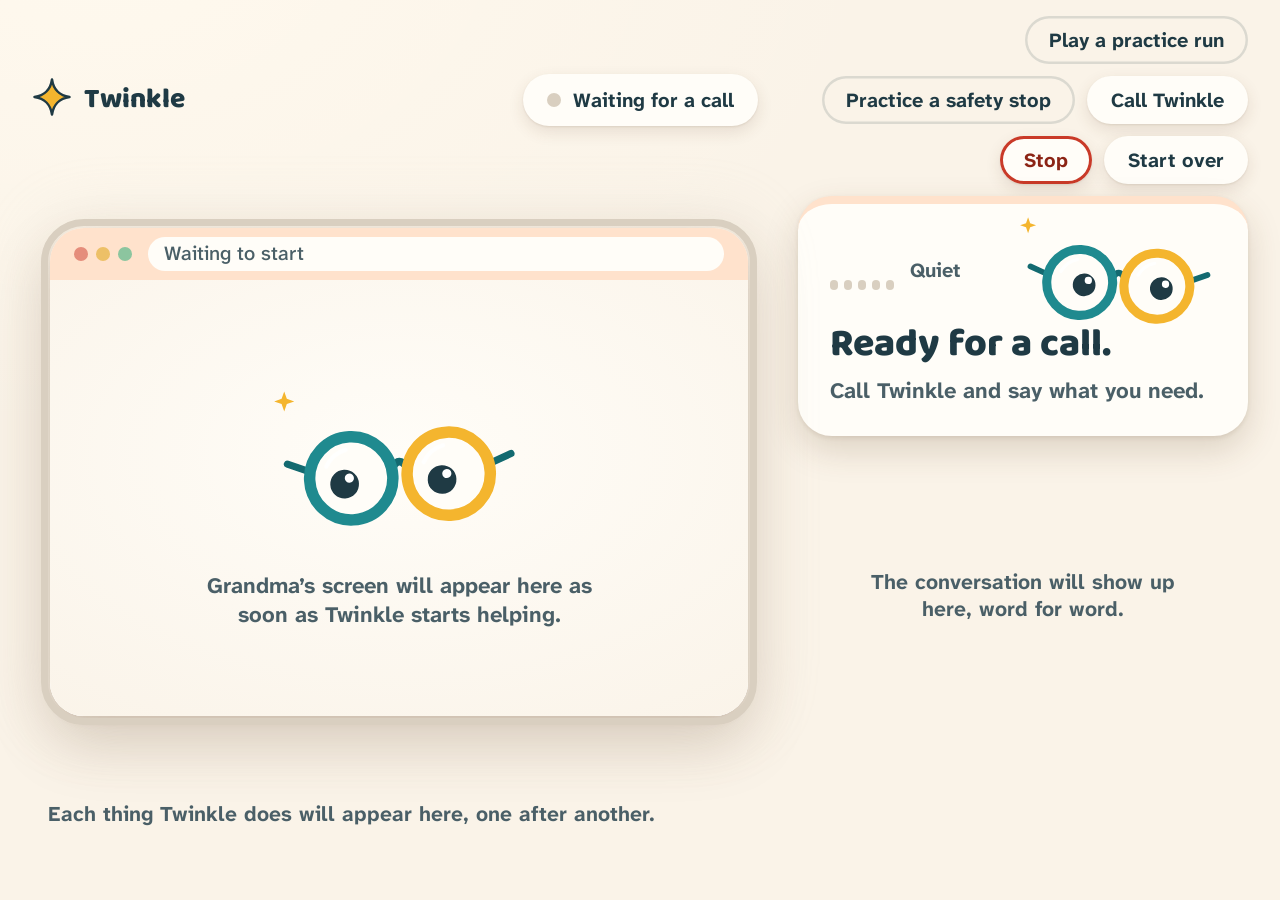
==== commit 3412e3a6: "Use the Twinkle front end: iPhone call page, dashboard, family and help - /talk is now only an iPhon" ====
--- a/static/dashboard.html
+++ b/static/dashboard.html
@@ -1,103 +1,109 @@
-<!doctype html>
+<!DOCTYPE html>
 <html lang="en">
 <head>
-  <meta charset="utf-8">
-  <meta name="viewport" content="width=device-width, initial-scale=1">
-  <title>TechTwin</title>
-  <link rel="icon" type="image/svg+xml" href="/static/brand/favicon.svg">
-  <link rel="preload" href="/static/fonts/Baloo2.woff2" as="font" type="font/woff2" crossorigin>
-  <link rel="preload" href="/static/fonts/AtkinsonNext.woff2" as="font" type="font/woff2" crossorigin>
-  <link rel="stylesheet" href="/static/brand/brand.css?v=20261115-brand1">
-  <link rel="stylesheet" href="/static/dashboard.css?v=20261115-brand1">
+<meta charset="utf-8">
+<meta name="viewport" content="width=device-width, initial-scale=1">
+<title>Twinkle</title>
+<meta name="description" content="Call a number, say what you need, and watch your own computer do it, slowly and safely.">
+<meta property="og:title" content="Twinkle">
+<meta property="og:description" content="A patient grandchild on call. Twinkle helps on your computer, asks before anything important, and stops to keep things safe.">
+<link rel="icon" type="image/svg+xml" href="data:image/svg+xml,%3Csvg xmlns='http://www.w3.org/2000/svg' viewBox='0 0 48 48'%3E%3Cpath d='M24 3C25.6 14.6 33.4 22.4 45 24C33.4 25.6 25.6 33.4 24 45C22.4 33.4 14.6 25.6 3 24C14.6 22.4 22.4 14.6 24 3Z' fill='%23F4B52E' stroke='%231F3A44' stroke-width='3' stroke-linejoin='round'/%3E%3C/svg%3E">
+<!-- Asset loader: /static/ on the server, ./ when opened from disk. -->
+<script data-assets="css">(function(){var B=location.protocol==='file:'?'./':'/static/';['dashboard.css','twinkle.css'].forEach(function(f){document.write('<link rel="stylesheet" href="'+B+f+'">');});})();</script>
 </head>
-<body data-state="idle" data-feeds-widget>
+<body data-page="dashboard" data-state="idle" data-speaking="false">
+<div class="app" id="app">
 
-  <header class="top">
-    <div class="brand tt-brand">
-      <span id="brandMark" aria-hidden="true"></span>
-      <span class="wordmark tt-wordmark">TechTwin</span>
+  <header class="header">
+    <div class="brand">
+      <span id="brandMark"></span>
+      <span class="brand-name">Twinkle</span>
     </div>
 
-    <div class="chip" id="callChip" role="status" aria-live="polite">
-      <span class="chip-dot"></span><span id="callChipText">Waiting for a call</span>
+    <div class="chip" id="callChip" data-live="false" role="status" aria-live="polite">
+      <span class="chip-dot" aria-hidden="true"></span>
+      <span id="callChipText">Waiting for a call</span>
     </div>
 
-    <div class="tools">
-      <a class="tool" id="talkLink" href="/talk">Call Twinkle</a>
-      <span class="link-state" id="linkState" hidden>Reconnecting&hellip;</span>
-      <button class="tool" id="practiceBtn" type="button" hidden>Play a practice run</button>
-      <button class="tool" id="safetyDemoBtn" type="button">Show safety check</button>
-      <button class="tool" id="stopBtn" type="button">Stop</button>
-      <button class="tool" id="resetBtn" type="button">Start over</button>
+    <div class="header-actions">
+      <span class="reconnect" id="reconnect" hidden>Reconnecting&hellip;</span>
+      <button class="btn btn-quiet" id="practiceDal" data-act="practice-dal" hidden>Play a practice run</button>
+      <button class="btn btn-quiet" id="practicePhone" data-act="practice-phone" hidden>Practice a safety stop</button>
+      <a class="btn" href="/talk" style="text-decoration:none">Call Twinkle</a>
+      <button class="btn btn-stop" data-act="stop">Stop</button>
+      <button class="btn" data-act="reset">Start over</button>
     </div>
   </header>
 
-  <main class="grid">
+  <main class="main">
+    <section class="stage-col" aria-label="Your screen">
+      <div class="stage-holder">
+        <div class="browser aura">
+          <div class="browser-bar">
+            <div class="dots" aria-hidden="true"><i></i><i></i><i></i></div>
+            <div class="address" id="address" data-empty="true">Waiting to start</div>
+          </div>
 
-    <section class="stage" id="stage" aria-label="Your computer, live">
-      <div class="window">
-        <div class="window-bar">
-          <span class="lights" aria-hidden="true"><i></i><i></i><i></i></span>
-          <span class="address" id="address">Waiting to start</span>
-        </div>
-        <div class="screen" id="screen">
-          <img class="shot" id="shotA" alt="" draggable="false">
-          <img class="shot" id="shotB" alt="" draggable="false">
-          <span class="ripple" id="ripple" aria-hidden="true"></span>
-          <div class="empty" id="screenEmpty">
-            <div class="empty-mascot" id="emptyMascot" aria-hidden="true"></div>
-            <p>Grandma&rsquo;s screen will appear here as soon as Twinkle starts helping.</p>
+          <div class="screen" id="screen" data-has-shot="false">
+            <img class="shot" id="shotA" alt="" decoding="async">
+            <img class="shot" id="shotB" alt="" decoding="async">
+            <div class="ripples" id="ripples" aria-hidden="true"></div>
+            <div class="celebrate" id="celebrate" aria-hidden="true"><div class="cel-bubble">All done!</div><div class="cel-mascot" id="celMascot"></div></div>
+            <div class="empty">
+              <div class="mascot-empty" id="emptyMascot" aria-hidden="true"></div>
+              <p>Grandma&rsquo;s screen will appear here as soon as Twinkle starts helping.</p>
+            </div>
           </div>
-        </div>
-      </div>
 
-      <div class="sheet sheet-ask" id="askSheet" role="alertdialog" aria-live="assertive" aria-hidden="true">
-        <p class="sheet-title">Twinkle is asking first</p>
-        <p class="sheet-question" id="askQuestion"></p>
-        <div class="sheet-actions">
-          <button class="big big-yes" id="yesBtn" type="button">Yes, go ahead</button>
-          <button class="big big-no" id="noBtn" type="button">No, don&rsquo;t</button>
-        </div>
-      </div>
+          <div class="banner-slot">
+            <div class="banner banner--ask" id="bannerAsk" role="alertdialog" aria-labelledby="askTitle" aria-hidden="true">
+              <div class="banner-title" id="askTitle"><span aria-hidden="true" id="askIcon"></span>Twinkle is asking first</div>
+              <div class="banner-main" id="askQuestion"></div>
+              <div class="banner-actions">
+                <button class="btn btn-big btn-yes" id="askYes" data-act="confirm" tabindex="-1">Yes, go ahead</button>
+                <button class="btn btn-big btn-no" id="askNo" data-act="cancel" tabindex="-1">No, don&rsquo;t</button>
+              </div>
+            </div>
 
-      <div class="sheet sheet-stop" id="stopSheet" role="alert" aria-hidden="true">
-        <svg class="sheet-icon" viewBox="0 0 48 48" aria-hidden="true"><path d="M24 4l17 7v12c0 10-7 18-17 21C14 41 7 33 7 23V11z" fill="currentColor"/><path d="M17 24l5 5 9-11" fill="none" stroke="#fff" stroke-width="4" stroke-linecap="round" stroke-linejoin="round"/></svg>
-        <div>
-          <p class="sheet-title">Twinkle stopped to keep things safe</p>
-          <p class="sheet-question" id="stopReason"></p>
+            <div class="banner banner--stop" id="bannerStop" role="alert" aria-hidden="true">
+              <span id="stopIcon"></span>
+              <div class="banner-title">Twinkle stopped to keep things safe</div>
+              <div class="banner-main" id="stopReason"></div>
+            </div>
+          </div>
         </div>
       </div>
     </section>
 
-    <aside class="side">
-      <form id="taskForm" class="task-form">
-        <label for="taskGoal">What would you like help with?</label>
-        <div><input id="taskGoal" required maxlength="1000" placeholder="Find a cooking video"><button class="tool" type="submit">Start task</button></div>
-      </form>
-      <p id="controlError" class="control-error" role="alert" hidden></p>
-      <section class="now" aria-live="polite">
-        <div class="voice" id="voice" aria-hidden="true"><i></i><i></i><i></i><i></i><i></i></div>
-        <p class="now-line" id="nowLine">Ready for a call.</p>
-        <p class="now-sub" id="nowSub">Call Twinkle and say what you need.</p>
+    <aside class="side-col">
+      <section class="now" id="now" data-tone="idle" aria-live="polite">
+        <div class="now-top">
+          <div class="voice">
+            <div class="bars" aria-hidden="true"><i></i><i></i><i></i><i></i><i></i></div>
+            <span class="voice-label" id="voiceLabel">Quiet</span>
+          </div>
+          <div class="mascot" id="mascot" data-expr="" aria-hidden="true"></div>
+        </div>
+        <h1 class="now-text" id="nowText"></h1>
+        <p class="now-sub" id="nowSub"></p>
       </section>
 
-      <section class="talk" aria-label="The conversation">
-        <ol class="bubbles" id="bubbles"></ol>
-        <p class="talk-empty" id="talkEmpty">The conversation will show up here, word for word.</p>
+      <section class="convo" aria-label="The conversation">
+        <div class="convo-scroll" id="convo"></div>
       </section>
     </aside>
-
-    <footer class="steps" aria-label="What Twinkle has done">
-      <ol class="film" id="film"></ol>
-      <p class="film-empty" id="filmEmpty">Each thing Twinkle does will appear here, one after another.</p>
-    </footer>
-
   </main>
 
-  <script src="/static/demo.js"></script>
-  <script src="/static/brand/twinkle.js?v=20261115-brand1"></script>
-  <script src="/static/brand/widget.js?v=20261115-brand1"></script>
-  <script>window.addEventListener("DOMContentLoaded",function(){var m=document.getElementById("brandMark");if(m&&window.TT&&TT.markSVG)m.innerHTML=TT.markSVG;});</script>
-  <script src="/static/dashboard.js?v=20261115-brand1"></script>
+  <footer>
+    <div class="film" id="film" aria-label="What Twinkle has done so far"></div>
+  </footer>
+</div>
+
+<script data-assets="js">(function(){var B=location.protocol==='file:'?'./':'/static/';['mascot.js','twinkle.js','dashboard.js','demo.js'].forEach(function(f){document.write('<script src="'+B+f+'"><\/script>');});})();</script>
+<script>
+  // Icons that sit inside banners are inserted here so the HTML stays readable.
+  (function(){var a=document.getElementById('askIcon');if(a&&window.TT){a.innerHTML=TT.icon('ask');a.firstChild.style.cssText='width:34px;height:34px';}
+  var s=document.getElementById('stopIcon');if(s&&window.TT)s.innerHTML=TT.shieldSVG;})();
+</script>
 </body>
 </html>
